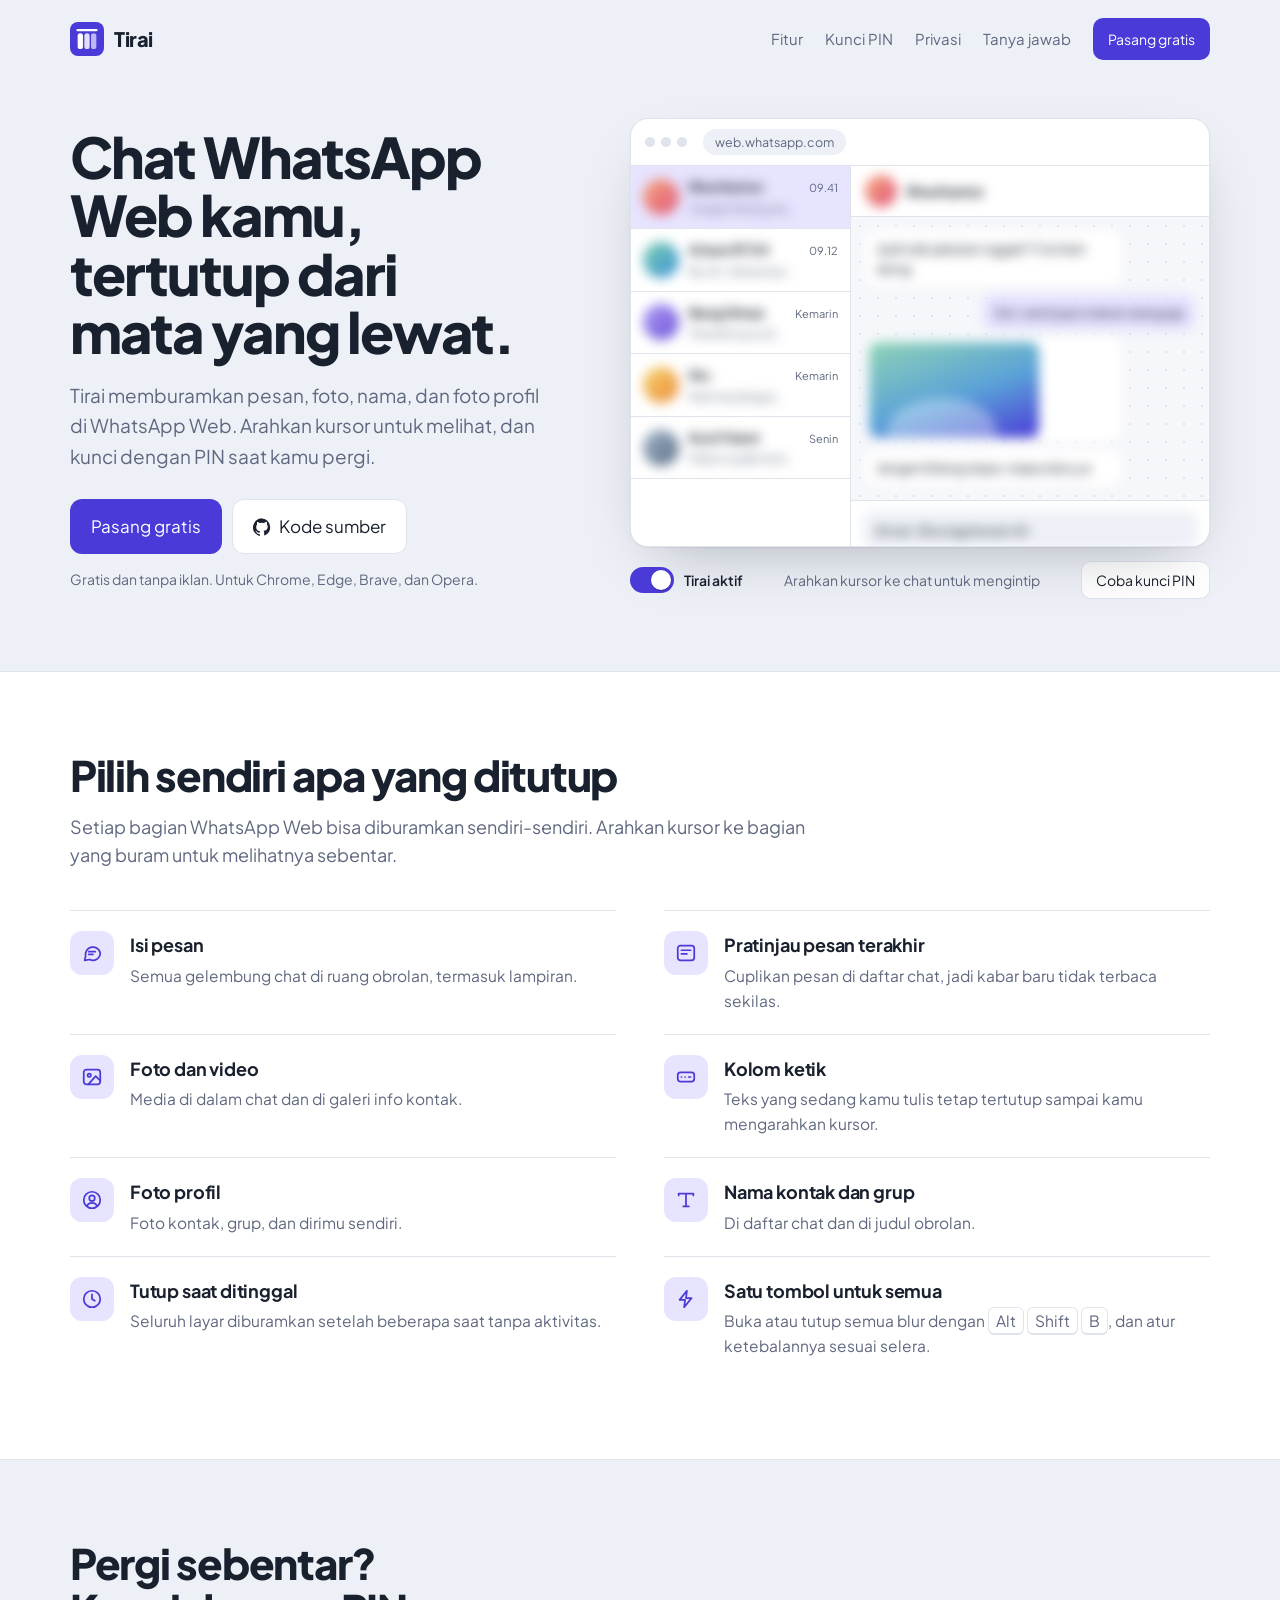
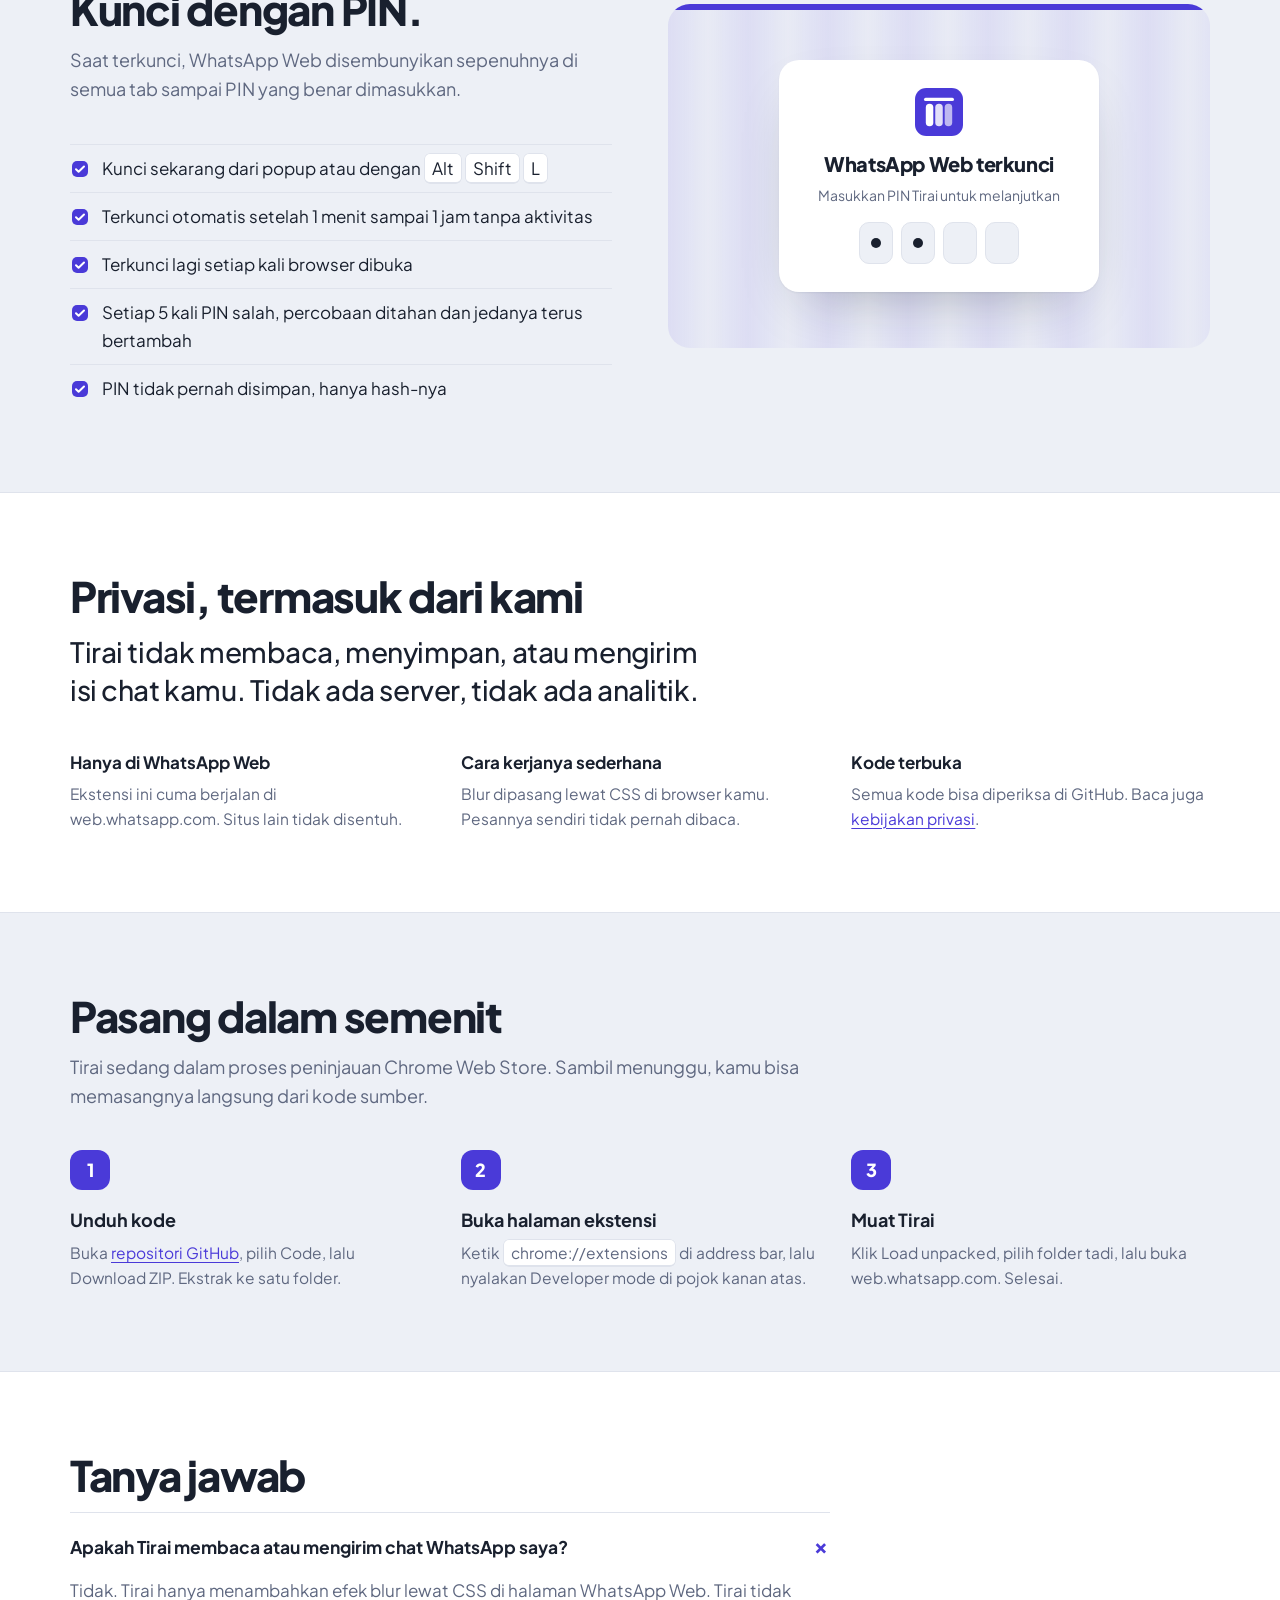
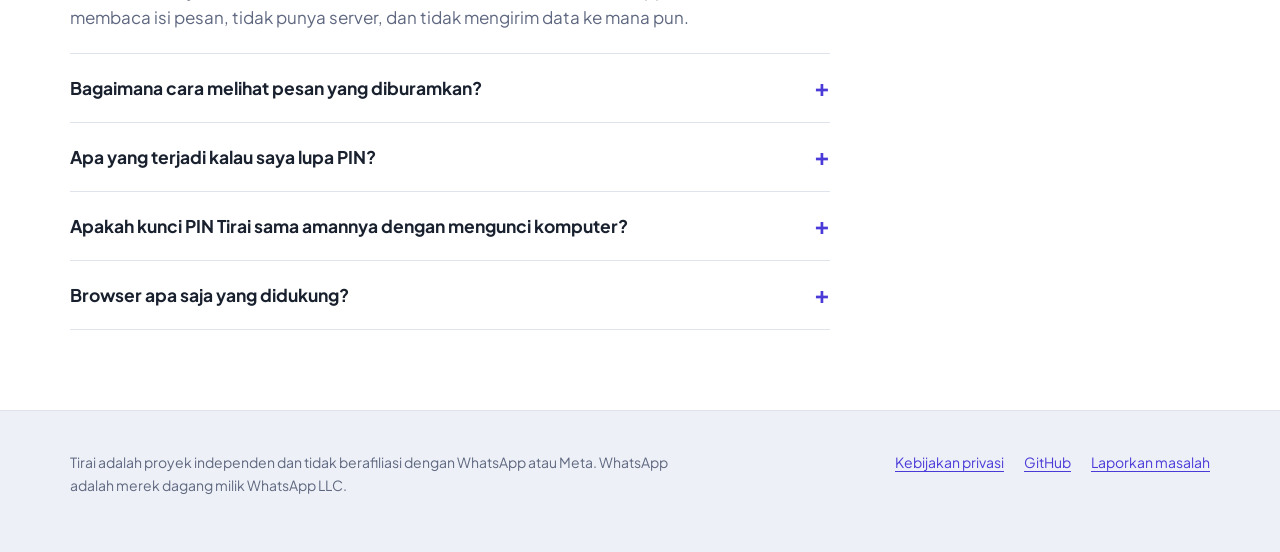
==== docs/index.html @ 5a01ec67 "Tirai: privacy extension for WhatsApp Web - Blur messages, previews, input, media, gallery, avatars " ====
<!doctype html>
<html lang="id">
<head>
  <meta charset="utf-8" />
  <meta name="viewport" content="width=device-width, initial-scale=1" />
  <title>Tirai: Blur dan Kunci PIN untuk WhatsApp Web | Ekstensi Privasi Chrome</title>
  <meta name="description" content="Tirai menyamarkan chat, foto, nama, dan foto profil di WhatsApp Web, lalu menguncinya dengan PIN saat kamu pergi. Gratis, tanpa iklan, tanpa mengirim data." />
  <meta name="keywords" content="privasi WhatsApp Web, blur WhatsApp Web, kunci WhatsApp Web, sembunyikan chat WhatsApp Web, PIN WhatsApp Web, ekstensi Chrome WhatsApp, privacy WhatsApp Web" />
  <meta name="robots" content="index, follow, max-image-preview:large" />
  <meta name="author" content="Tirai" />
  <meta name="theme-color" content="#4a3ad8" />
  <link rel="canonical" href="https://yudadwiptr.github.io/privacywaweb/" />
  <link rel="alternate" hreflang="id" href="https://yudadwiptr.github.io/privacywaweb/" />
  <link rel="alternate" hreflang="x-default" href="https://yudadwiptr.github.io/privacywaweb/" />

  <!-- Icons -->
  <link rel="icon" href="favicon.ico" sizes="48x48" />
  <link rel="icon" href="favicon.svg" type="image/svg+xml" />
  <link rel="apple-touch-icon" href="apple-touch-icon.png" />
  <link rel="manifest" href="site.webmanifest" />

  <!-- Open Graph / social preview -->
  <meta property="og:type" content="website" />
  <meta property="og:locale" content="id_ID" />
  <meta property="og:site_name" content="Tirai" />
  <meta property="og:title" content="Tirai: Blur dan Kunci PIN untuk WhatsApp Web" />
  <meta property="og:description" content="Samarkan chat WhatsApp Web dari orang yang lewat. Arahkan kursor untuk melihat, kunci dengan PIN saat kamu pergi." />
  <meta property="og:url" content="https://yudadwiptr.github.io/privacywaweb/" />
  <meta property="og:image" content="https://yudadwiptr.github.io/privacywaweb/og-image.png" />
  <meta property="og:image:width" content="1200" />
  <meta property="og:image:height" content="630" />
  <meta property="og:image:alt" content="Jendela WhatsApp Web dengan chat yang diburamkan oleh Tirai" />
  <meta name="twitter:card" content="summary_large_image" />
  <meta name="twitter:title" content="Tirai: Blur dan Kunci PIN untuk WhatsApp Web" />
  <meta name="twitter:description" content="Samarkan chat WhatsApp Web dari orang yang lewat. Arahkan kursor untuk melihat, kunci dengan PIN saat kamu pergi." />
  <meta name="twitter:image" content="https://yudadwiptr.github.io/privacywaweb/og-image.png" />

  <link rel="preload" href="fonts/PlusJakartaSans.ttf" as="font" type="font/ttf" crossorigin />
  <link rel="stylesheet" href="site.css" />

  <script type="application/ld+json">
  {
    "@context": "https://schema.org",
    "@graph": [
      {
        "@type": "SoftwareApplication",
        "name": "Tirai",
        "alternateName": "Tirai: Privasi untuk WhatsApp Web",
        "description": "Ekstensi browser yang menyamarkan chat, media, nama, dan foto profil di WhatsApp Web, serta mengunci WhatsApp Web dengan PIN.",
        "applicationCategory": "BrowserApplication",
        "applicationSubCategory": "Privacy",
        "operatingSystem": "Google Chrome, Microsoft Edge, Brave, Opera, Firefox",
        "inLanguage": "id",
        "url": "https://yudadwiptr.github.io/privacywaweb/",
        "image": "https://yudadwiptr.github.io/privacywaweb/icon-512.png",
        "softwareVersion": "1.0.0",
        "offers": { "@type": "Offer", "price": "0", "priceCurrency": "IDR" },
        "codeRepository": "https://github.com/yudadwiptr/privacywaweb"
      },
      {
        "@type": "FAQPage",
        "mainEntity": [
          {
            "@type": "Question",
            "name": "Apakah Tirai membaca atau mengirim chat WhatsApp saya?",
            "acceptedAnswer": { "@type": "Answer", "text": "Tidak. Tirai hanya menambahkan efek blur lewat CSS di halaman WhatsApp Web. Tirai tidak membaca isi pesan, tidak punya server, dan tidak mengirim data ke mana pun." }
          },
          {
            "@type": "Question",
            "name": "Bagaimana cara melihat pesan yang diburamkan?",
            "acceptedAnswer": { "@type": "Answer", "text": "Arahkan kursor ke pesan, foto, atau nama yang diburamkan. Kamu juga bisa membuka atau menutup semua blur dengan Alt+Shift+B." }
          },
          {
            "@type": "Question",
            "name": "Apa yang terjadi kalau saya lupa PIN?",
            "acceptedAnswer": { "@type": "Answer", "text": "PIN tidak disimpan dalam bentuk asli, jadi tidak bisa dipulihkan. Hapus lalu pasang ulang ekstensi Tirai untuk mengatur PIN baru. Akun WhatsApp kamu tidak terpengaruh." }
          },
          {
            "@type": "Question",
            "name": "Apakah kunci PIN Tirai sama amannya dengan mengunci komputer?",
            "acceptedAnswer": { "@type": "Answer", "text": "Belum. Kunci PIN mencegah orang lain melihat WhatsApp Web saat kamu pergi sebentar, tapi orang yang paham bisa mematikan ekstensi lewat pengaturan browser. Untuk perlindungan penuh, kunci juga komputer kamu." }
          },
          {
            "@type": "Question",
            "name": "Browser apa saja yang didukung?",
            "acceptedAnswer": { "@type": "Answer", "text": "Google Chrome, Microsoft Edge, Brave, Opera, dan browser berbasis Chromium lainnya. Versi Firefox sedang disiapkan." }
          }
        ]
      }
    ]
  }
  </script>
</head>
<body>
  <a class="skip" href="#isi">Lewati ke konten</a>

  <header class="site-head">
    <div class="wrap">
      <a class="logo" href="./" aria-label="Tirai, beranda">
        <svg viewBox="0 0 32 32" aria-hidden="true">
          <rect width="32" height="32" rx="7.5" fill="var(--velvet)" />
          <rect x="6" y="6.5" width="20" height="2.2" rx="1.1" fill="#fff" />
          <rect x="7.2" y="10.5" width="5" height="15" rx="2.5" fill="#fff" />
          <rect x="13.5" y="10.5" width="5" height="15" rx="2.5" fill="#fff" fill-opacity=".84" />
          <rect x="19.8" y="10.5" width="5" height="15" rx="2.5" fill="#fff" fill-opacity=".64" />
        </svg>
        Tirai
      </a>
      <nav class="nav" aria-label="Utama">
        <a href="#fitur">Fitur</a>
        <a href="#kunci">Kunci PIN</a>
        <a href="#privasi">Privasi</a>
        <a href="#tanya">Tanya jawab</a>
        <a class="btn primary small" href="#pasang">Pasang gratis</a>
      </nav>
    </div>
  </header>

  <main id="isi">
    <section class="hero">
      <div class="wrap">
        <div>
          <h1>Chat WhatsApp Web kamu, tertutup dari mata yang lewat.</h1>
          <p class="lede">Tirai memburamkan pesan, foto, nama, dan foto profil di WhatsApp Web. Arahkan kursor untuk melihat, dan kunci dengan PIN saat kamu pergi.</p>
          <div class="ctas">
            <a class="btn primary" href="#pasang">Pasang gratis</a>
            <a class="btn quiet" href="https://github.com/yudadwiptr/privacywaweb" rel="noopener">
              <svg viewBox="0 0 24 24" fill="currentColor" aria-hidden="true"><path d="M12 .5a12 12 0 0 0-3.8 23.4c.6.1.8-.3.8-.6v-2c-3.3.7-4-1.6-4-1.6-.6-1.4-1.4-1.8-1.4-1.8-1.1-.7.1-.7.1-.7 1.2.1 1.8 1.2 1.8 1.2 1.1 1.8 2.8 1.3 3.5 1 .1-.8.4-1.3.8-1.6-2.7-.3-5.5-1.3-5.5-6 0-1.3.5-2.4 1.2-3.2-.1-.3-.5-1.5.1-3.2 0 0 1-.3 3.3 1.2a11.5 11.5 0 0 1 6 0C17.3 4.7 18.3 5 18.3 5c.7 1.7.3 2.9.1 3.2.8.8 1.2 1.9 1.2 3.2 0 4.6-2.8 5.6-5.5 5.9.4.4.8 1.1.8 2.2v3.3c0 .3.2.7.8.6A12 12 0 0 0 12 .5Z"/></svg>
              Kode sumber
            </a>
          </div>
          <p class="note">Gratis dan tanpa iklan. Untuk Chrome, Edge, Brave, dan Opera.</p>
        </div>

        <div class="demo" id="demo">
          <div class="frame">
            <div class="frame-bar" aria-hidden="true"><i></i><i></i><i></i><span>web.whatsapp.com</span></div>
            <div class="app" aria-label="Contoh WhatsApp Web dengan Tirai aktif">
              <aside class="chats">
                <div class="chat-row active"><span class="av a1 blurable"></span><span class="who"><b class="blurable">Rina Kantor</b><small class="blurable">Jangan bilang siapa-siapa dulu ya</small></span><span class="time">09.41</span></div>
                <div class="chat-row"><span class="av a2 blurable"></span><span class="who"><b class="blurable">Arisan RT 04</b><small class="blurable">Bu Sri: Giliran bulan depan siapa?</small></span><span class="time">09.12</span></div>
                <div class="chat-row"><span class="av a3 blurable"></span><span class="who"><b class="blurable">Bang Dimas</b><small class="blurable">Transfernya udah masuk, makasih</small></span><span class="time">Kemarin</span></div>
                <div class="chat-row"><span class="av a4 blurable"></span><span class="who"><b class="blurable">Ibu</b><small class="blurable">Nanti pulang jam berapa?</small></span><span class="time">Kemarin</span></div>
                <div class="chat-row"><span class="av a5 blurable"></span><span class="who"><b class="blurable">Kurir Paket</b><small class="blurable">Paket sudah di depan pagar</small></span><span class="time">Senin</span></div>
              </aside>
              <div class="room">
                <div class="room-head"><span class="av a1 blurable"></span><b class="blurable">Rina Kantor</b></div>
                <div class="msgs">
                  <div class="msg blurable">Jadi naik jabatan nggak? Ceritain dong</div>
                  <div class="msg out blurable">Sst, nanti pas makan siang aja</div>
                  <div class="msg photo blurable"><div class="photo-art"></div></div>
                  <div class="msg blurable">Jangan bilang siapa-siapa dulu ya</div>
                </div>
                <div class="composer"><span class="typing blurable">Aman. Bos lagi lewat nih</span></div>
              </div>
            </div>
            <div class="sweep" aria-hidden="true"></div>
            <div class="lockscreen" aria-hidden="true" id="demoLock">
              <div class="card">
                <svg viewBox="0 0 32 32" aria-hidden="true"><rect width="32" height="32" rx="7.5" fill="var(--velvet)" /><rect x="6" y="6.5" width="20" height="2.2" rx="1.1" fill="#fff" /><rect x="7.2" y="10.5" width="5" height="15" rx="2.5" fill="#fff" /><rect x="13.5" y="10.5" width="5" height="15" rx="2.5" fill="#fff" fill-opacity=".84" /><rect x="19.8" y="10.5" width="5" height="15" rx="2.5" fill="#fff" fill-opacity=".64" /></svg>
                <h3>WhatsApp Web terkunci</h3>
                <p>Masukkan PIN Tirai untuk melanjutkan</p>
                <div class="slots" id="demoSlots"><span></span><span></span><span></span><span></span>
                  <input id="demoPin" type="password" inputmode="numeric" maxlength="4" autocomplete="off" aria-label="PIN demo" tabindex="-1" />
                </div>
                <p class="hint">PIN contoh: 1234</p>
              </div>
            </div>
          </div>
          <div class="controls">
            <label class="toggle"><input type="checkbox" id="demoToggle" checked /><span class="track"></span> Tirai aktif</label>
            <span>Arahkan kursor ke chat untuk mengintip</span>
            <button class="btn quiet small" type="button" id="demoLockBtn">Coba kunci PIN</button>
          </div>
        </div>
      </div>
    </section>

    <section class="band paper" id="fitur">
      <div class="wrap">
        <h2>Pilih sendiri apa yang ditutup</h2>
        <p class="intro">Setiap bagian WhatsApp Web bisa diburamkan sendiri-sendiri. Arahkan kursor ke bagian yang buram untuk melihatnya sebentar.</p>
        <ul class="features">
          <li><span class="ico"><svg viewBox="0 0 24 24" fill="none" stroke="currentColor" stroke-width="1.9" stroke-linecap="round" stroke-linejoin="round"><path d="M21 12a8 8 0 0 1-11.6 7.1L4 20l1-4.6A8 8 0 1 1 21 12Z"/><path d="M8.5 10.5h7M8.5 13.5h4.5"/></svg></span>
            <div><h3>Isi pesan</h3><p>Semua gelembung chat di ruang obrolan, termasuk lampiran.</p></div></li>
          <li><span class="ico"><svg viewBox="0 0 24 24" fill="none" stroke="currentColor" stroke-width="1.9" stroke-linecap="round" stroke-linejoin="round"><rect x="3" y="4" width="18" height="16" rx="3"/><path d="M7 9h10M7 13h6"/></svg></span>
            <div><h3>Pratinjau pesan terakhir</h3><p>Cuplikan pesan di daftar chat, jadi kabar baru tidak terbaca sekilas.</p></div></li>
          <li><span class="ico"><svg viewBox="0 0 24 24" fill="none" stroke="currentColor" stroke-width="1.9" stroke-linecap="round" stroke-linejoin="round"><rect x="3" y="4" width="18" height="16" rx="3"/><circle cx="9" cy="10" r="1.8"/><path d="m21 16-5-5-8 9"/></svg></span>
            <div><h3>Foto dan video</h3><p>Media di dalam chat dan di galeri info kontak.</p></div></li>
          <li><span class="ico"><svg viewBox="0 0 24 24" fill="none" stroke="currentColor" stroke-width="1.9" stroke-linecap="round" stroke-linejoin="round"><rect x="3" y="7" width="18" height="10" rx="3"/><path d="M7 12h.01M11 12h.01M15 12h2"/></svg></span>
            <div><h3>Kolom ketik</h3><p>Teks yang sedang kamu tulis tetap tertutup sampai kamu mengarahkan kursor.</p></div></li>
          <li><span class="ico"><svg viewBox="0 0 24 24" fill="none" stroke="currentColor" stroke-width="1.9" stroke-linecap="round" stroke-linejoin="round"><circle cx="12" cy="12" r="9"/><circle cx="12" cy="10" r="3"/><path d="M6.5 18.2a6.5 6.5 0 0 1 11 0"/></svg></span>
            <div><h3>Foto profil</h3><p>Foto kontak, grup, dan dirimu sendiri.</p></div></li>
          <li><span class="ico"><svg viewBox="0 0 24 24" fill="none" stroke="currentColor" stroke-width="1.9" stroke-linecap="round" stroke-linejoin="round"><path d="M4 7V5h16v2M12 5v14M9 19h6"/></svg></span>
            <div><h3>Nama kontak dan grup</h3><p>Di daftar chat dan di judul obrolan.</p></div></li>
          <li><span class="ico"><svg viewBox="0 0 24 24" fill="none" stroke="currentColor" stroke-width="1.9" stroke-linecap="round" stroke-linejoin="round"><circle cx="12" cy="12" r="9"/><path d="M12 7v5l3 2"/></svg></span>
            <div><h3>Tutup saat ditinggal</h3><p>Seluruh layar diburamkan setelah beberapa saat tanpa aktivitas.</p></div></li>
          <li><span class="ico"><svg viewBox="0 0 24 24" fill="none" stroke="currentColor" stroke-width="1.9" stroke-linecap="round" stroke-linejoin="round"><path d="M13 3 5 13h6l-1 8 8-10h-6l1-8Z"/></svg></span>
            <div><h3>Satu tombol untuk semua</h3><p>Buka atau tutup semua blur dengan <kbd>Alt</kbd> <kbd>Shift</kbd> <kbd>B</kbd>, dan atur ketebalannya sesuai selera.</p></div></li>
        </ul>
      </div>
    </section>

    <section class="band" id="kunci">
      <div class="wrap split">
        <div>
          <h2>Pergi sebentar? Kunci dengan PIN.</h2>
          <p class="intro">Saat terkunci, WhatsApp Web disembunyikan sepenuhnya di semua tab sampai PIN yang benar dimasukkan.</p>
          <ul class="ticks">
            <li>Kunci sekarang dari popup atau dengan <kbd>Alt</kbd> <kbd>Shift</kbd> <kbd>L</kbd></li>
            <li>Terkunci otomatis setelah 1 menit sampai 1 jam tanpa aktivitas</li>
            <li>Terkunci lagi setiap kali browser dibuka</li>
            <li>Setiap 5 kali PIN salah, percobaan ditahan dan jedanya terus bertambah</li>
            <li>PIN tidak pernah disimpan, hanya hash-nya</li>
          </ul>
        </div>
        <div class="lock-figure" aria-hidden="true">
          <div class="card">
            <svg viewBox="0 0 32 32"><rect width="32" height="32" rx="7.5" fill="var(--velvet)" /><rect x="6" y="6.5" width="20" height="2.2" rx="1.1" fill="#fff" /><rect x="7.2" y="10.5" width="5" height="15" rx="2.5" fill="#fff" /><rect x="13.5" y="10.5" width="5" height="15" rx="2.5" fill="#fff" fill-opacity=".84" /><rect x="19.8" y="10.5" width="5" height="15" rx="2.5" fill="#fff" fill-opacity=".64" /></svg>
            <h3>WhatsApp Web terkunci</h3>
            <p>Masukkan PIN Tirai untuk melanjutkan</p>
            <div class="slots"><span></span><span></span><span></span><span></span></div>
          </div>
        </div>
      </div>
    </section>

    <section class="band paper" id="privasi">
      <div class="wrap">
        <h2>Privasi, termasuk dari kami</h2>
        <p class="promise">Tirai tidak membaca, menyimpan, atau mengirim isi chat kamu. Tidak ada server, tidak ada analitik.</p>
        <div class="facts">
          <div><h3>Hanya di WhatsApp Web</h3><p>Ekstensi ini cuma berjalan di web.whatsapp.com. Situs lain tidak disentuh.</p></div>
          <div><h3>Cara kerjanya sederhana</h3><p>Blur dipasang lewat CSS di browser kamu. Pesannya sendiri tidak pernah dibaca.</p></div>
          <div><h3>Kode terbuka</h3><p>Semua kode bisa diperiksa di GitHub. Baca juga <a href="privacy.html">kebijakan privasi</a>.</p></div>
        </div>
      </div>
    </section>

    <section class="band" id="pasang">
      <div class="wrap">
        <h2>Pasang dalam semenit</h2>
        <p class="intro">Tirai sedang dalam proses peninjauan Chrome Web Store. Sambil menunggu, kamu bisa memasangnya langsung dari kode sumber.</p>
        <ol class="steps">
          <li><h3>Unduh kode</h3><p>Buka <a href="https://github.com/yudadwiptr/privacywaweb" rel="noopener">repositori GitHub</a>, pilih Code, lalu Download ZIP. Ekstrak ke satu folder.</p></li>
          <li><h3>Buka halaman ekstensi</h3><p>Ketik <kbd>chrome://extensions</kbd> di address bar, lalu nyalakan Developer mode di pojok kanan atas.</p></li>
          <li><h3>Muat Tirai</h3><p>Klik Load unpacked, pilih folder tadi, lalu buka web.whatsapp.com. Selesai.</p></li>
        </ol>
      </div>
    </section>

    <section class="band paper" id="tanya">
      <div class="wrap">
        <h2>Tanya jawab</h2>
        <div class="faq">
          <details open>
            <summary>Apakah Tirai membaca atau mengirim chat WhatsApp saya?</summary>
            <p>Tidak. Tirai hanya menambahkan efek blur lewat CSS di halaman WhatsApp Web. Tirai tidak membaca isi pesan, tidak punya server, dan tidak mengirim data ke mana pun.</p>
          </details>
          <details>
            <summary>Bagaimana cara melihat pesan yang diburamkan?</summary>
            <p>Arahkan kursor ke pesan, foto, atau nama yang diburamkan. Kamu juga bisa membuka atau menutup semua blur dengan Alt+Shift+B.</p>
          </details>
          <details>
            <summary>Apa yang terjadi kalau saya lupa PIN?</summary>
            <p>PIN tidak disimpan dalam bentuk asli, jadi tidak bisa dipulihkan. Hapus lalu pasang ulang ekstensi Tirai untuk mengatur PIN baru. Akun WhatsApp kamu tidak terpengaruh.</p>
          </details>
          <details>
            <summary>Apakah kunci PIN Tirai sama amannya dengan mengunci komputer?</summary>
            <p>Belum. Kunci PIN mencegah orang lain melihat WhatsApp Web saat kamu pergi sebentar, tapi orang yang paham bisa mematikan ekstensi lewat pengaturan browser. Untuk perlindungan penuh, kunci juga komputer kamu.</p>
          </details>
          <details>
            <summary>Browser apa saja yang didukung?</summary>
            <p>Google Chrome, Microsoft Edge, Brave, Opera, dan browser berbasis Chromium lainnya. Versi Firefox sedang disiapkan.</p>
          </details>
        </div>
      </div>
    </section>
  </main>

  <footer class="site-foot">
    <div class="wrap">
      <p>Tirai adalah proyek independen dan tidak berafiliasi dengan WhatsApp atau Meta. WhatsApp adalah merek dagang milik WhatsApp LLC.</p>
      <nav aria-label="Tautan kaki">
        <a href="privacy.html">Kebijakan privasi</a>
        <a href="https://github.com/yudadwiptr/privacywaweb" rel="noopener">GitHub</a>
        <a href="https://github.com/yudadwiptr/privacywaweb/issues" rel="noopener">Laporkan masalah</a>
      </nav>
    </div>
  </footer>

  <script src="site.js" defer></script>
</body>
</html>
---- docs/site.css ----
@font-face {
  font-family: "Plus Jakarta Sans";
  src: url("fonts/PlusJakartaSans.ttf") format("truetype");
  font-weight: 200 800;
  font-display: swap;
}

:root {
  --mist: #edf0f6;
  --paper: #ffffff;
  --ink: #19202e;
  --slate: #5f6880;
  --hair: #dfe3ec;
  --velvet: #4a3ad8;
  --velvet-deep: #3a2cb8;
  --velvet-soft: #e7e4ff;
  --velvet-ink: #ffffff;
  --danger: #c2334d;
  --win: #f6f7fb;
  --bubble-in: #ffffff;
  --bubble-out: #e3e0ff;
  --fold-a: rgba(74, 58, 216, 0.10);
  --fold-b: rgba(74, 58, 216, 0.03);
  --shadow: 0 1px 2px rgba(25, 32, 46, 0.06), 0 24px 60px -28px rgba(25, 32, 46, 0.35);
  color-scheme: light;
}

@media (prefers-color-scheme: dark) {
  :root:not([data-theme="light"]) {
    --mist: #11131a; --paper: #1a1d27; --ink: #e9ebf3; --slate: #9aa2b8; --hair: #2a2e3b;
    --velvet: #9b8fff; --velvet-deep: #b3aaff; --velvet-soft: #2a2550; --velvet-ink: #15122e; --danger: #ff7a8f;
    --win: #20232f; --bubble-in: #2b3040; --bubble-out: #3a3470;
    --fold-a: rgba(155, 143, 255, 0.08); --fold-b: rgba(155, 143, 255, 0.02);
    --shadow: 0 1px 2px rgba(0, 0, 0, 0.3), 0 24px 60px -24px rgba(0, 0, 0, 0.7);
    color-scheme: dark;
  }
}
:root[data-theme="dark"] {
  --mist: #11131a; --paper: #1a1d27; --ink: #e9ebf3; --slate: #9aa2b8; --hair: #2a2e3b;
  --velvet: #9b8fff; --velvet-deep: #b3aaff; --velvet-soft: #2a2550; --velvet-ink: #15122e; --danger: #ff7a8f;
  --win: #20232f; --bubble-in: #2b3040; --bubble-out: #3a3470;
  --fold-a: rgba(155, 143, 255, 0.08); --fold-b: rgba(155, 143, 255, 0.02);
  --shadow: 0 1px 2px rgba(0, 0, 0, 0.3), 0 24px 60px -24px rgba(0, 0, 0, 0.7);
  color-scheme: dark;
}

* { box-sizing: border-box; }
html { scroll-behavior: smooth; }
body {
  margin: 0;
  background: var(--mist);
  color: var(--ink);
  font: 400 17px/1.6 "Plus Jakarta Sans", system-ui, -apple-system, "Segoe UI", sans-serif;
  -webkit-font-smoothing: antialiased;
}
img, svg { display: block; max-width: 100%; }
a { color: var(--velvet); text-underline-offset: 3px; }
:focus-visible { outline: 2px solid var(--velvet); outline-offset: 3px; border-radius: 6px; }

.wrap { width: min(1140px, 100% - 32px); margin-inline: auto; }
.skip { position: absolute; left: -999px; }
.skip:focus { left: 16px; top: 12px; z-index: 10; background: var(--paper); padding: 8px 12px; }

/* Header */
.site-head { padding: 18px 0; }
.site-head .wrap { display: flex; align-items: center; justify-content: space-between; gap: 16px; }
.logo { display: flex; align-items: center; gap: 10px; color: var(--ink); text-decoration: none; font-weight: 800; font-size: 20px; letter-spacing: -0.02em; }
.logo svg { width: 34px; height: 34px; }
.nav { display: flex; align-items: center; gap: 22px; font-size: 15px; }
.nav a { color: var(--slate); text-decoration: none; }
.nav a:hover { color: var(--ink); }
@media (max-width: 760px) { .nav a:not(.btn) { display: none; } }

.btn {
  display: inline-flex; align-items: center; justify-content: center; gap: 8px;
  font: 700 15px/1 inherit; font-family: inherit; text-decoration: none; cursor: pointer;
  padding: 13px 20px; border-radius: 12px; border: 1.5px solid transparent;
}
.btn.primary { background: var(--velvet); color: var(--velvet-ink); }
.btn.primary:hover { background: var(--velvet-deep); }
.btn.quiet { border-color: var(--hair); color: var(--ink); background: var(--paper); }
.btn.quiet:hover { border-color: var(--velvet); }
.btn.small { padding: 9px 14px; font-size: 14px; border-radius: 10px; }
.btn svg { width: 18px; height: 18px; }

/* Hero */
.hero { padding: 40px 0 72px; }
.hero .wrap { display: grid; grid-template-columns: minmax(0, 1fr) minmax(0, 1.15fr); gap: 56px; align-items: center; }
.hero h1 {
  margin: 0 0 20px; font-size: clamp(38px, 4.4vw, 56px); line-height: 1.04; font-weight: 800; letter-spacing: -0.035em;
  text-wrap: balance;
}
.hero .lede { margin: 0 0 28px; font-size: 19px; color: var(--slate); max-width: 34ch; }
.hero .ctas { display: flex; flex-wrap: wrap; gap: 10px; }
.hero .note { margin: 14px 0 0; font-size: 14px; color: var(--slate); }
@media (max-width: 920px) {
  .hero .wrap { grid-template-columns: 1fr; gap: 36px; }
  .hero .lede { max-width: 46ch; }
}

/* Demo: a pretend WhatsApp Web window */
.demo { position: relative; }
.frame {
  position: relative; overflow: hidden;
  background: var(--paper); border-radius: 18px; box-shadow: var(--shadow);
  border: 1px solid var(--hair);
}
.frame-bar { display: flex; align-items: center; gap: 6px; padding: 10px 14px; border-bottom: 1px solid var(--hair); font-size: 12.5px; color: var(--slate); }
.frame-bar i { width: 10px; height: 10px; border-radius: 50%; background: var(--hair); }
.frame-bar span { margin-left: 10px; padding: 3px 12px; border-radius: 999px; background: var(--mist); }
.app { display: grid; grid-template-columns: 38% 1fr; height: 380px; background: var(--win); }
.chats { border-right: 1px solid var(--hair); background: var(--paper); overflow: hidden; }
.chat-row { display: grid; grid-template-columns: 36px 1fr auto; gap: 10px; align-items: center; padding: 10px 12px; border-bottom: 1px solid var(--hair); }
.chat-row.active { background: var(--velvet-soft); }
.av { width: 36px; height: 36px; border-radius: 50%; }
.av.a1 { background: linear-gradient(135deg, #f6a57b, #e0567b); }
.av.a2 { background: linear-gradient(135deg, #7bd0b0, #3c8fd8); }
.av.a3 { background: linear-gradient(135deg, #b39cf5, #6a52d8); }
.av.a4 { background: linear-gradient(135deg, #f5d36b, #ec8b3c); }
.av.a5 { background: linear-gradient(135deg, #9fb3c8, #5c6f86); }
.who { min-width: 0; }
.who b { display: block; font-size: 13.5px; font-weight: 700; white-space: nowrap; overflow: hidden; text-overflow: ellipsis; }
.who small { display: block; font-size: 12.5px; color: var(--slate); white-space: nowrap; overflow: hidden; text-overflow: ellipsis; }
.time { font-size: 11px; color: var(--slate); align-self: start; padding-top: 3px; }

.room { display: grid; grid-template-rows: auto 1fr auto; min-width: 0; }
.room-head { display: flex; align-items: center; gap: 10px; padding: 9px 14px; background: var(--paper); border-bottom: 1px solid var(--hair); }
.room-head .av { width: 32px; height: 32px; }
.room-head b { font-size: 14px; }
.msgs { display: flex; flex-direction: column; gap: 8px; padding: 14px; overflow: hidden;
  background-image: radial-gradient(var(--hair) 1px, transparent 1px); background-size: 18px 18px; }
.msg { max-width: 78%; padding: 8px 11px; border-radius: 12px; font-size: 14px; line-height: 1.4; background: var(--bubble-in); box-shadow: 0 1px 1px rgba(0,0,0,.05); }
.msg.out { align-self: flex-end; background: var(--bubble-out); }
.msg.photo { padding: 4px; }
.photo-art { width: 170px; height: 96px; border-radius: 9px; background: linear-gradient(160deg, #8fd3b5 0%, #5aa2d8 55%, #4a3ad8 100%); position: relative; overflow: hidden; }
.photo-art::after { content: ""; position: absolute; left: 18px; bottom: -30px; width: 110px; height: 70px; border-radius: 50%; background: rgba(255,255,255,.35); }
.composer { display: flex; align-items: center; gap: 8px; padding: 10px 12px; background: var(--paper); border-top: 1px solid var(--hair); }
.typing { flex: 1; padding: 8px 12px; border-radius: 10px; background: var(--mist); font-size: 14px; }

/* the blur itself, mirroring what the extension does */
.blurable { transition: filter .25s ease; }
.demo.on .blurable { filter: blur(6px); }
.demo.on .blurable:hover { filter: none; }

/* curtain sweep when the demo turns on */
.sweep {
  position: absolute; inset: 0; pointer-events: none; z-index: 2;
  background: repeating-linear-gradient(90deg, var(--fold-a) 0, rgba(74,58,216,.18) 20px, var(--fold-a) 40px);
  transform: translateY(-101%);
}
.demo.sweeping .sweep { animation: sweep 1s cubic-bezier(.65,0,.25,1) forwards; }
@keyframes sweep { 0% { transform: translateY(-101%); } 50% { transform: translateY(0); } 100% { transform: translateY(101%); } }

/* lock screen inside the demo */
.lockscreen {
  position: absolute; inset: 0; z-index: 3; display: grid; place-items: center; text-align: center;
  background: repeating-linear-gradient(90deg, var(--fold-a) 0, var(--fold-b) 40px, var(--fold-a) 80px), var(--mist);
  transform: translateY(-101%); transition: transform .6s cubic-bezier(.65,0,.25,1);
}
.lockscreen::before { content: ""; position: absolute; top: 0; left: 0; right: 0; height: 5px; background: var(--velvet); }
.demo.locked .lockscreen { transform: translateY(0); }
.lockscreen .card { background: var(--paper); padding: 24px 26px 20px; border-radius: 18px; box-shadow: var(--shadow); width: min(300px, 90%); }
.lockscreen svg { width: 42px; height: 42px; margin: 0 auto 10px; }
.lockscreen h3 { margin: 0; font-size: 18px; font-weight: 800; letter-spacing: -0.02em; }
.lockscreen p { margin: 4px 0 14px; font-size: 13px; color: var(--slate); }
.slots { position: relative; display: flex; justify-content: center; gap: 8px; }
.slots span { width: 34px; height: 42px; border-radius: 10px; border: 1.5px solid var(--hair); background: var(--mist); display: grid; place-items: center; }
.slots span.filled::after { content: ""; width: 10px; height: 10px; border-radius: 50%; background: var(--ink); }
.slots input { position: absolute; inset: 0; opacity: 0; width: 100%; font-size: 16px; }
.slots.shake { animation: shake .38s; }
.slots.shake span { border-color: var(--danger); }
@keyframes shake { 20%{transform:translateX(-8px)} 40%{transform:translateX(7px)} 60%{transform:translateX(-5px)} 80%{transform:translateX(3px)} }
.lockscreen .hint { margin: 12px 0 0; font-size: 12px; }

.controls { display: flex; flex-wrap: wrap; align-items: center; justify-content: space-between; gap: 12px; margin-top: 14px; font-size: 14px; color: var(--slate); }
.toggle { display: inline-flex; align-items: center; gap: 10px; cursor: pointer; color: var(--ink); font-weight: 600; }
.toggle input { position: absolute; opacity: 0; }
.toggle .track { width: 44px; height: 26px; border-radius: 13px; background: var(--hair); position: relative; transition: background .2s; }
.toggle .track::after { content: ""; position: absolute; top: 3px; left: 3px; width: 20px; height: 20px; border-radius: 50%; background: #fff; box-shadow: 0 1px 2px rgba(0,0,0,.25); transition: transform .2s; }
.toggle input:checked + .track { background: var(--velvet); }
.toggle input:checked + .track::after { transform: translateX(18px); }
.toggle input:focus-visible + .track { outline: 2px solid var(--velvet); outline-offset: 2px; }

@media (max-width: 600px) {
  .app { grid-template-columns: 1fr; height: 360px; }
  .chats { display: none; }
  .photo-art { width: 140px; }
}

/* Sections */
section { scroll-margin-top: 20px; }
.band { padding: 80px 0; border-top: 1px solid var(--hair); }
.band.paper { background: var(--paper); }
.band h2 { margin: 0 0 14px; font-size: clamp(30px, 3.6vw, 42px); line-height: 1.1; font-weight: 800; letter-spacing: -0.03em; text-wrap: balance; }
.band .intro { margin: 0 0 40px; color: var(--slate); font-size: 18px; max-width: 58ch; }

.features { list-style: none; margin: 0; padding: 0; display: grid; grid-template-columns: repeat(2, minmax(0, 1fr)); column-gap: 48px; }
.features li { display: grid; grid-template-columns: 44px 1fr; gap: 16px; padding: 20px 0; border-top: 1px solid var(--hair); }
.features .ico { width: 44px; height: 44px; border-radius: 12px; display: grid; place-items: center; background: var(--velvet-soft); color: var(--velvet); }
.features .ico svg { width: 22px; height: 22px; }
.features h3 { margin: 0 0 4px; font-size: 18px; font-weight: 700; letter-spacing: -0.01em; }
.features p { margin: 0; color: var(--slate); font-size: 15.5px; }
@media (max-width: 760px) { .features { grid-template-columns: 1fr; } }

.split { display: grid; grid-template-columns: minmax(0, 1fr) minmax(0, 1fr); gap: 56px; align-items: center; }
@media (max-width: 860px) { .split { grid-template-columns: 1fr; gap: 32px; } }
.ticks { list-style: none; margin: 0; padding: 0; }
.ticks li { position: relative; padding: 10px 0 10px 32px; border-top: 1px solid var(--hair); }
.ticks li::before {
  content: ""; position: absolute; left: 2px; top: 16px; width: 16px; height: 16px; border-radius: 5px;
  background: var(--velvet) url("data:image/svg+xml,%3Csvg xmlns='http://www.w3.org/2000/svg' viewBox='0 0 16 16'%3E%3Cpath d='m4 8.3 2.6 2.5L12 5.5' fill='none' stroke='white' stroke-width='2' stroke-linecap='round' stroke-linejoin='round'/%3E%3C/svg%3E") center/100% no-repeat;
}
kbd { font: 600 13px/1 inherit; font-family: inherit; padding: 3px 7px; border-radius: 6px; background: var(--paper); border: 1px solid var(--hair); border-bottom-width: 2px; }

.lock-figure { background: repeating-linear-gradient(90deg, var(--fold-a) 0, var(--fold-b) 40px, var(--fold-a) 80px), var(--mist); border-radius: 22px; padding: 56px 24px; display: grid; place-items: center; position: relative; overflow: hidden; }
.lock-figure::before { content: ""; position: absolute; top: 0; left: 0; right: 0; height: 6px; background: var(--velvet); }
.lock-figure .card { background: var(--paper); border-radius: 20px; padding: 28px; text-align: center; box-shadow: var(--shadow); width: min(320px, 100%); }
.lock-figure svg { width: 48px; height: 48px; margin: 0 auto 12px; }
.lock-figure h3 { margin: 0; font-size: 20px; font-weight: 800; letter-spacing: -0.02em; }
.lock-figure p { margin: 4px 0 16px; font-size: 14px; color: var(--slate); }
.lock-figure .slots span:nth-child(-n+2)::after { content: ""; width: 10px; height: 10px; border-radius: 50%; background: var(--ink); }

.promise { font-size: clamp(22px, 2.4vw, 28px); line-height: 1.35; font-weight: 500; letter-spacing: -0.015em; margin: 0 0 40px; max-width: 34ch; text-wrap: balance; }
.facts { display: grid; grid-template-columns: repeat(3, minmax(0, 1fr)); gap: 32px; }
.facts h3 { margin: 0 0 6px; font-size: 17px; font-weight: 700; }
.facts p { margin: 0; color: var(--slate); font-size: 15.5px; }
@media (max-width: 760px) { .facts { grid-template-columns: 1fr; gap: 20px; } }

.steps { counter-reset: step; list-style: none; margin: 0; padding: 0; display: grid; grid-template-columns: repeat(3, minmax(0, 1fr)); gap: 32px; }
.steps li { counter-increment: step; position: relative; padding-top: 56px; }
.steps li::before {
  content: counter(step); position: absolute; top: 0; left: 0; width: 40px; height: 40px; border-radius: 12px;
  display: grid; place-items: center; background: var(--velvet); color: var(--velvet-ink); font-weight: 800; font-size: 18px;
}
.steps h3 { margin: 0 0 6px; font-size: 18px; font-weight: 700; }
.steps p { margin: 0; color: var(--slate); font-size: 15.5px; }
@media (max-width: 760px) { .steps { grid-template-columns: 1fr; } }

.faq { max-width: 760px; }
.faq details { border-top: 1px solid var(--hair); padding: 4px 0; }
.faq details:last-child { border-bottom: 1px solid var(--hair); }
.faq summary { cursor: pointer; list-style: none; display: flex; justify-content: space-between; gap: 16px; padding: 16px 0; font-weight: 700; font-size: 17.5px; }
.faq summary::-webkit-details-marker { display: none; }
.faq summary::after { content: "+"; font-size: 24px; line-height: 1; color: var(--velvet); transition: transform .2s; }
.faq details[open] summary::after { transform: rotate(45deg); }
.faq details p { margin: 0 0 18px; color: var(--slate); max-width: 64ch; }

.site-foot { padding: 40px 0 56px; border-top: 1px solid var(--hair); font-size: 14px; color: var(--slate); }
.site-foot .wrap { display: flex; flex-wrap: wrap; justify-content: space-between; gap: 16px 32px; }
.site-foot nav { display: flex; gap: 20px; }
.site-foot p { margin: 0; max-width: 60ch; }

/* Article (privacy policy) */
.article { padding: 32px 0 80px; }
.article .wrap { max-width: 720px; }
.article h1 { font-size: clamp(34px, 4.4vw, 48px); line-height: 1.1; letter-spacing: -0.03em; font-weight: 800; margin: 0 0 8px; }
.article .meta { color: var(--slate); margin: 0 0 36px; font-size: 15px; }
.article h2 { font-size: 22px; letter-spacing: -0.015em; margin: 40px 0 10px; }
.article p, .article li { color: var(--ink); }
.article ul { padding-left: 22px; }
.article li + li { margin-top: 6px; }
.article table { width: 100%; border-collapse: collapse; font-size: 15px; margin: 8px 0; }
.article th, .article td { text-align: left; padding: 10px 12px 10px 0; border-bottom: 1px solid var(--hair); vertical-align: top; }
.article th { font-weight: 700; }

@media (prefers-reduced-motion: reduce) {
  html { scroll-behavior: auto; }
  *, *::before, *::after { animation: none !important; transition: none !important; }
}
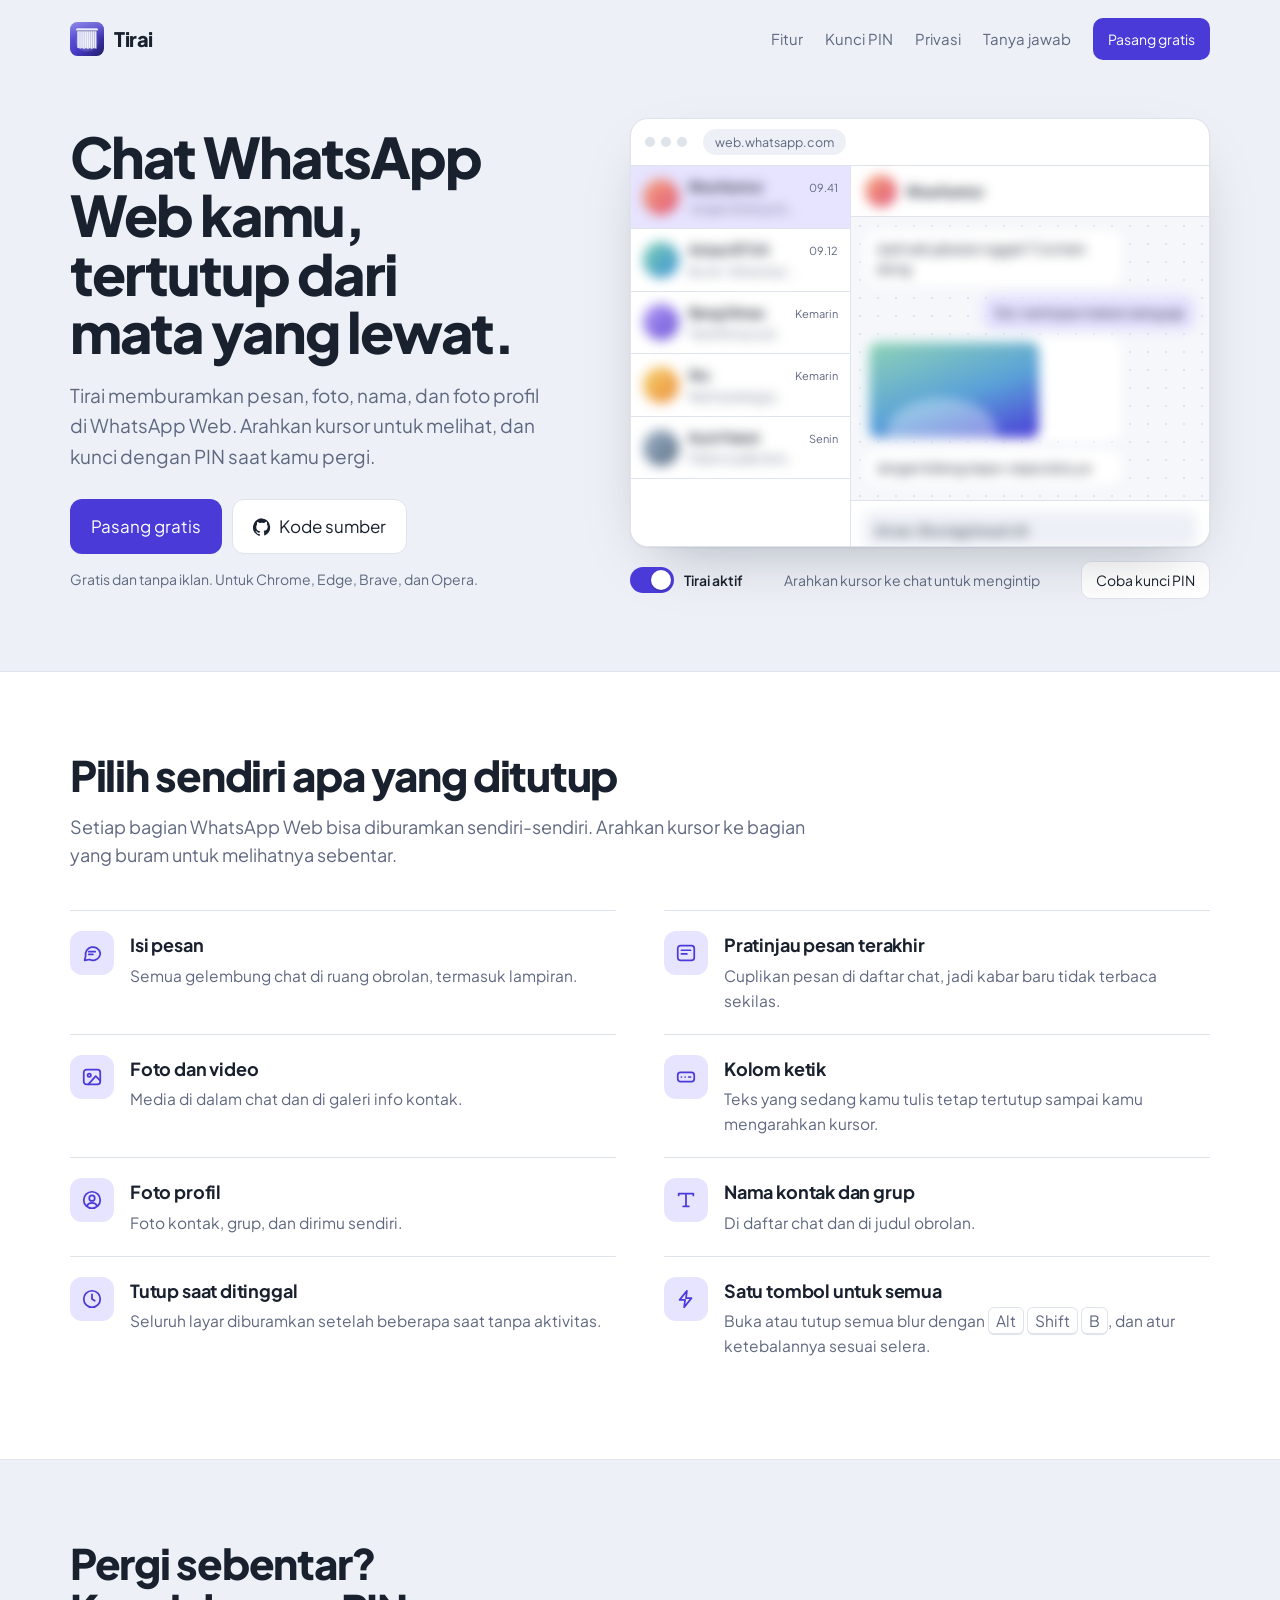
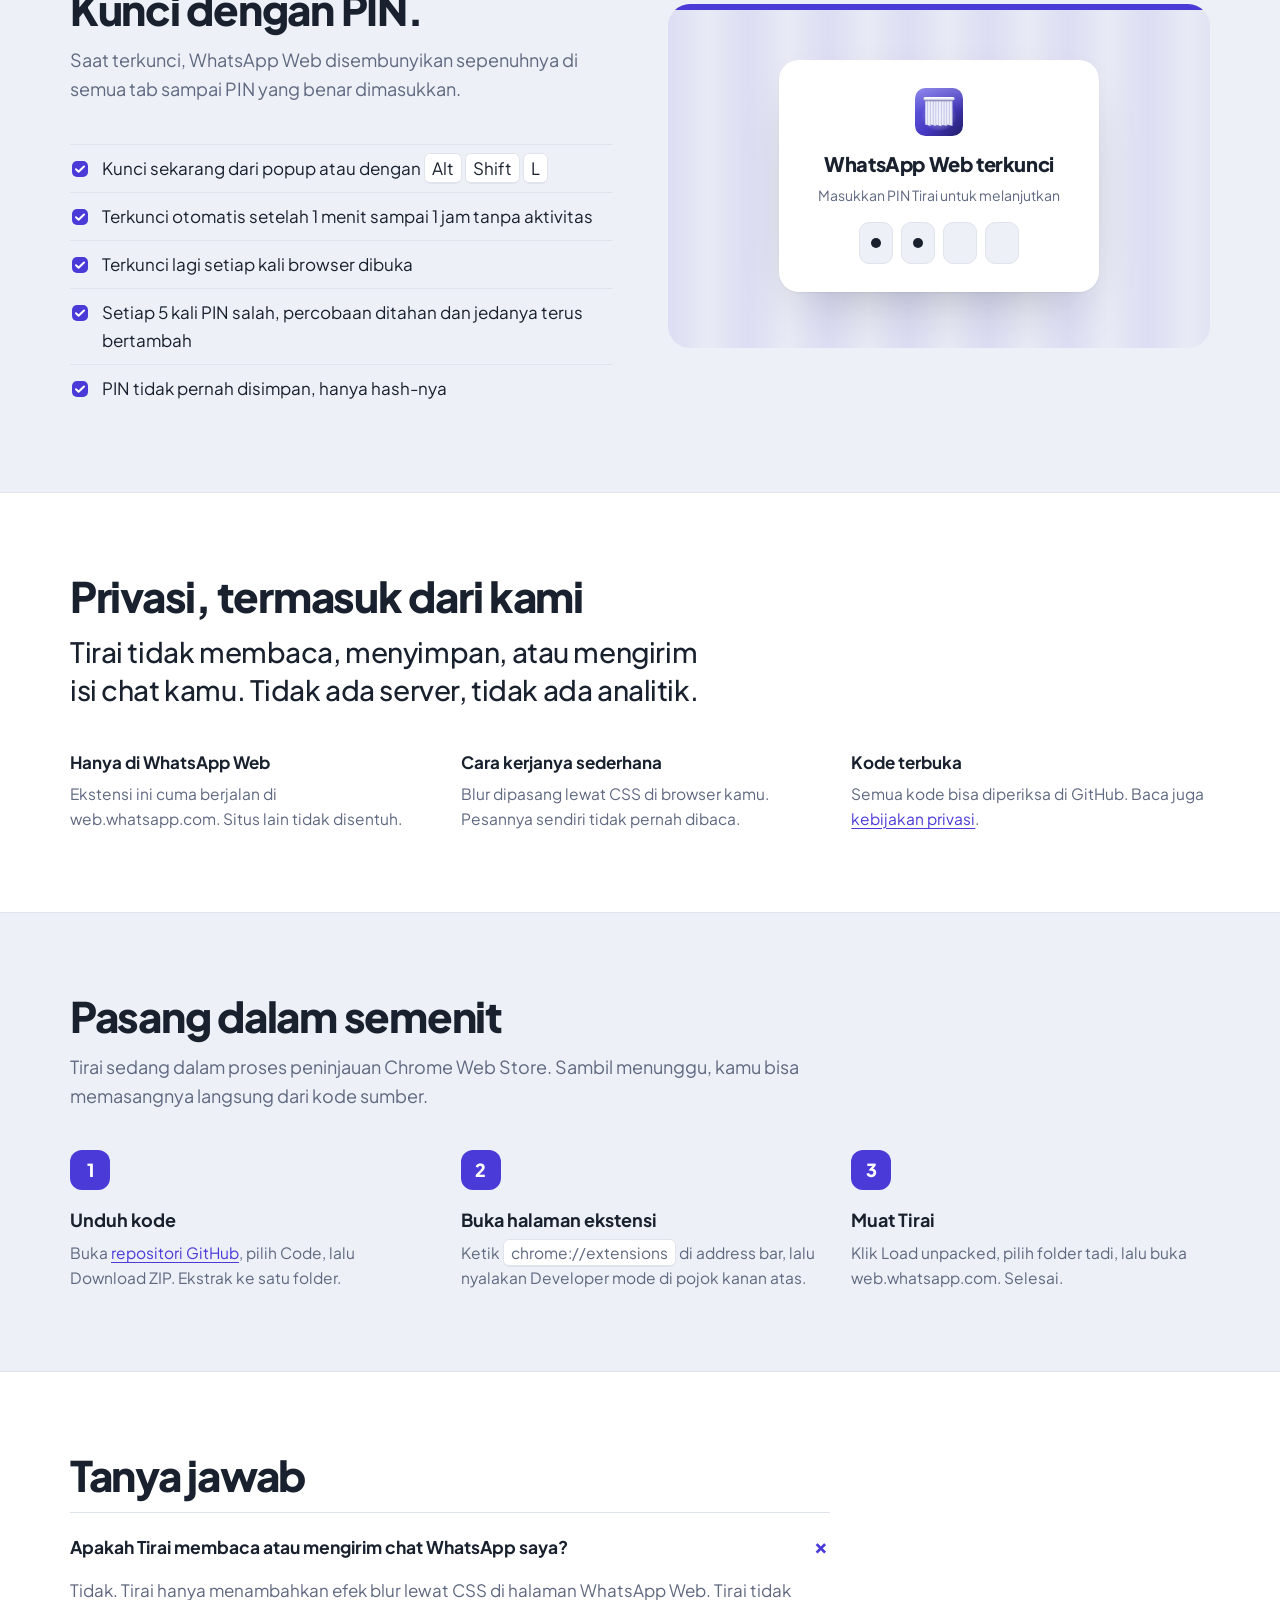
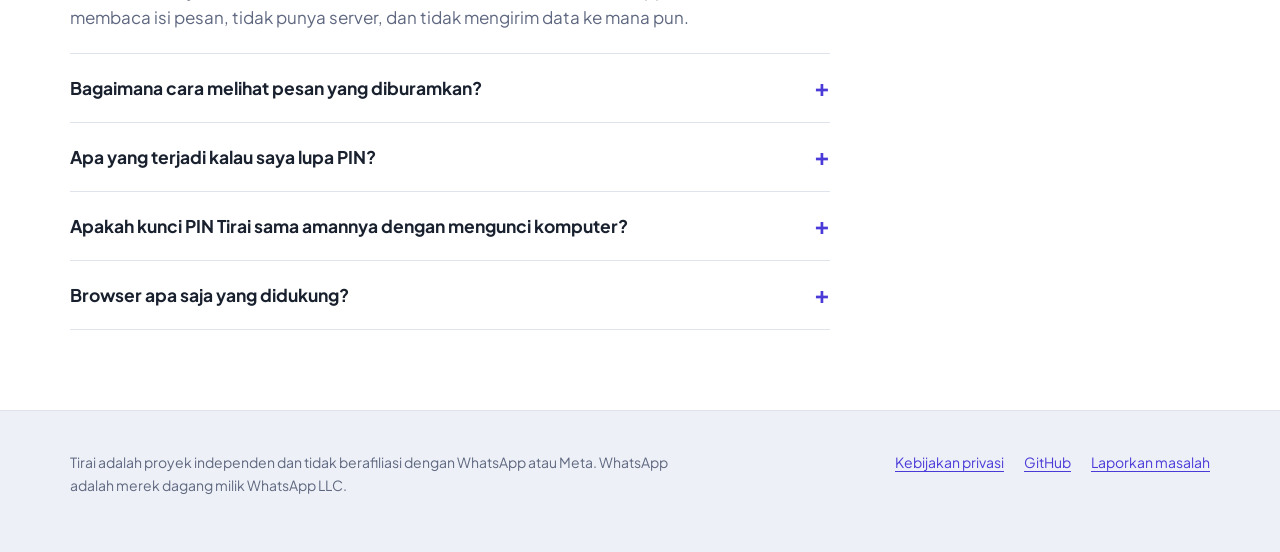
==== commit ed244fde: "New vertical-blinds logo and popup footer credit - Redraw the logo as vertical blinds on a violet ti" ====
--- a/docs/index.html
+++ b/docs/index.html
@@ -97,13 +97,7 @@
   <header class="site-head">
     <div class="wrap">
       <a class="logo" href="./" aria-label="Tirai, beranda">
-        <svg viewBox="0 0 32 32" aria-hidden="true">
-          <rect width="32" height="32" rx="7.5" fill="var(--velvet)" />
-          <rect x="6" y="6.5" width="20" height="2.2" rx="1.1" fill="#fff" />
-          <rect x="7.2" y="10.5" width="5" height="15" rx="2.5" fill="#fff" />
-          <rect x="13.5" y="10.5" width="5" height="15" rx="2.5" fill="#fff" fill-opacity=".84" />
-          <rect x="19.8" y="10.5" width="5" height="15" rx="2.5" fill="#fff" fill-opacity=".64" />
-        </svg>
+        <img src="logo.svg" alt="" />
         Tirai
       </a>
       <nav class="nav" aria-label="Utama">
@@ -157,7 +151,7 @@
             <div class="sweep" aria-hidden="true"></div>
             <div class="lockscreen" aria-hidden="true" id="demoLock">
               <div class="card">
-                <svg viewBox="0 0 32 32" aria-hidden="true"><rect width="32" height="32" rx="7.5" fill="var(--velvet)" /><rect x="6" y="6.5" width="20" height="2.2" rx="1.1" fill="#fff" /><rect x="7.2" y="10.5" width="5" height="15" rx="2.5" fill="#fff" /><rect x="13.5" y="10.5" width="5" height="15" rx="2.5" fill="#fff" fill-opacity=".84" /><rect x="19.8" y="10.5" width="5" height="15" rx="2.5" fill="#fff" fill-opacity=".64" /></svg>
+                <img src="logo.svg" alt="" />
                 <h3>WhatsApp Web terkunci</h3>
                 <p>Masukkan PIN Tirai untuk melanjutkan</p>
                 <div class="slots" id="demoSlots"><span></span><span></span><span></span><span></span>
@@ -216,7 +210,7 @@
         </div>
         <div class="lock-figure" aria-hidden="true">
           <div class="card">
-            <svg viewBox="0 0 32 32"><rect width="32" height="32" rx="7.5" fill="var(--velvet)" /><rect x="6" y="6.5" width="20" height="2.2" rx="1.1" fill="#fff" /><rect x="7.2" y="10.5" width="5" height="15" rx="2.5" fill="#fff" /><rect x="13.5" y="10.5" width="5" height="15" rx="2.5" fill="#fff" fill-opacity=".84" /><rect x="19.8" y="10.5" width="5" height="15" rx="2.5" fill="#fff" fill-opacity=".64" /></svg>
+            <img src="logo.svg" alt="" />
             <h3>WhatsApp Web terkunci</h3>
             <p>Masukkan PIN Tirai untuk melanjutkan</p>
             <div class="slots"><span></span><span></span><span></span><span></span></div>
--- a/docs/site.css
+++ b/docs/site.css
@@ -65,7 +65,7 @@
 .site-head { padding: 18px 0; }
 .site-head .wrap { display: flex; align-items: center; justify-content: space-between; gap: 16px; }
 .logo { display: flex; align-items: center; gap: 10px; color: var(--ink); text-decoration: none; font-weight: 800; font-size: 20px; letter-spacing: -0.02em; }
-.logo svg { width: 34px; height: 34px; }
+.logo img, .logo svg { width: 34px; height: 34px; }
 .nav { display: flex; align-items: center; gap: 22px; font-size: 15px; }
 .nav a { color: var(--slate); text-decoration: none; }
 .nav a:hover { color: var(--ink); }
@@ -160,7 +160,7 @@
 .lockscreen::before { content: ""; position: absolute; top: 0; left: 0; right: 0; height: 5px; background: var(--velvet); }
 .demo.locked .lockscreen { transform: translateY(0); }
 .lockscreen .card { background: var(--paper); padding: 24px 26px 20px; border-radius: 18px; box-shadow: var(--shadow); width: min(300px, 90%); }
-.lockscreen svg { width: 42px; height: 42px; margin: 0 auto 10px; }
+.lockscreen img { width: 42px; height: 42px; margin: 0 auto 10px; }
 .lockscreen h3 { margin: 0; font-size: 18px; font-weight: 800; letter-spacing: -0.02em; }
 .lockscreen p { margin: 4px 0 14px; font-size: 13px; color: var(--slate); }
 .slots { position: relative; display: flex; justify-content: center; gap: 8px; }
@@ -215,7 +215,7 @@
 .lock-figure { background: repeating-linear-gradient(90deg, var(--fold-a) 0, var(--fold-b) 40px, var(--fold-a) 80px), var(--mist); border-radius: 22px; padding: 56px 24px; display: grid; place-items: center; position: relative; overflow: hidden; }
 .lock-figure::before { content: ""; position: absolute; top: 0; left: 0; right: 0; height: 6px; background: var(--velvet); }
 .lock-figure .card { background: var(--paper); border-radius: 20px; padding: 28px; text-align: center; box-shadow: var(--shadow); width: min(320px, 100%); }
-.lock-figure svg { width: 48px; height: 48px; margin: 0 auto 12px; }
+.lock-figure img { width: 48px; height: 48px; margin: 0 auto 12px; }
 .lock-figure h3 { margin: 0; font-size: 20px; font-weight: 800; letter-spacing: -0.02em; }
 .lock-figure p { margin: 4px 0 16px; font-size: 14px; color: var(--slate); }
 .lock-figure .slots span:nth-child(-n+2)::after { content: ""; width: 10px; height: 10px; border-radius: 50%; background: var(--ink); }
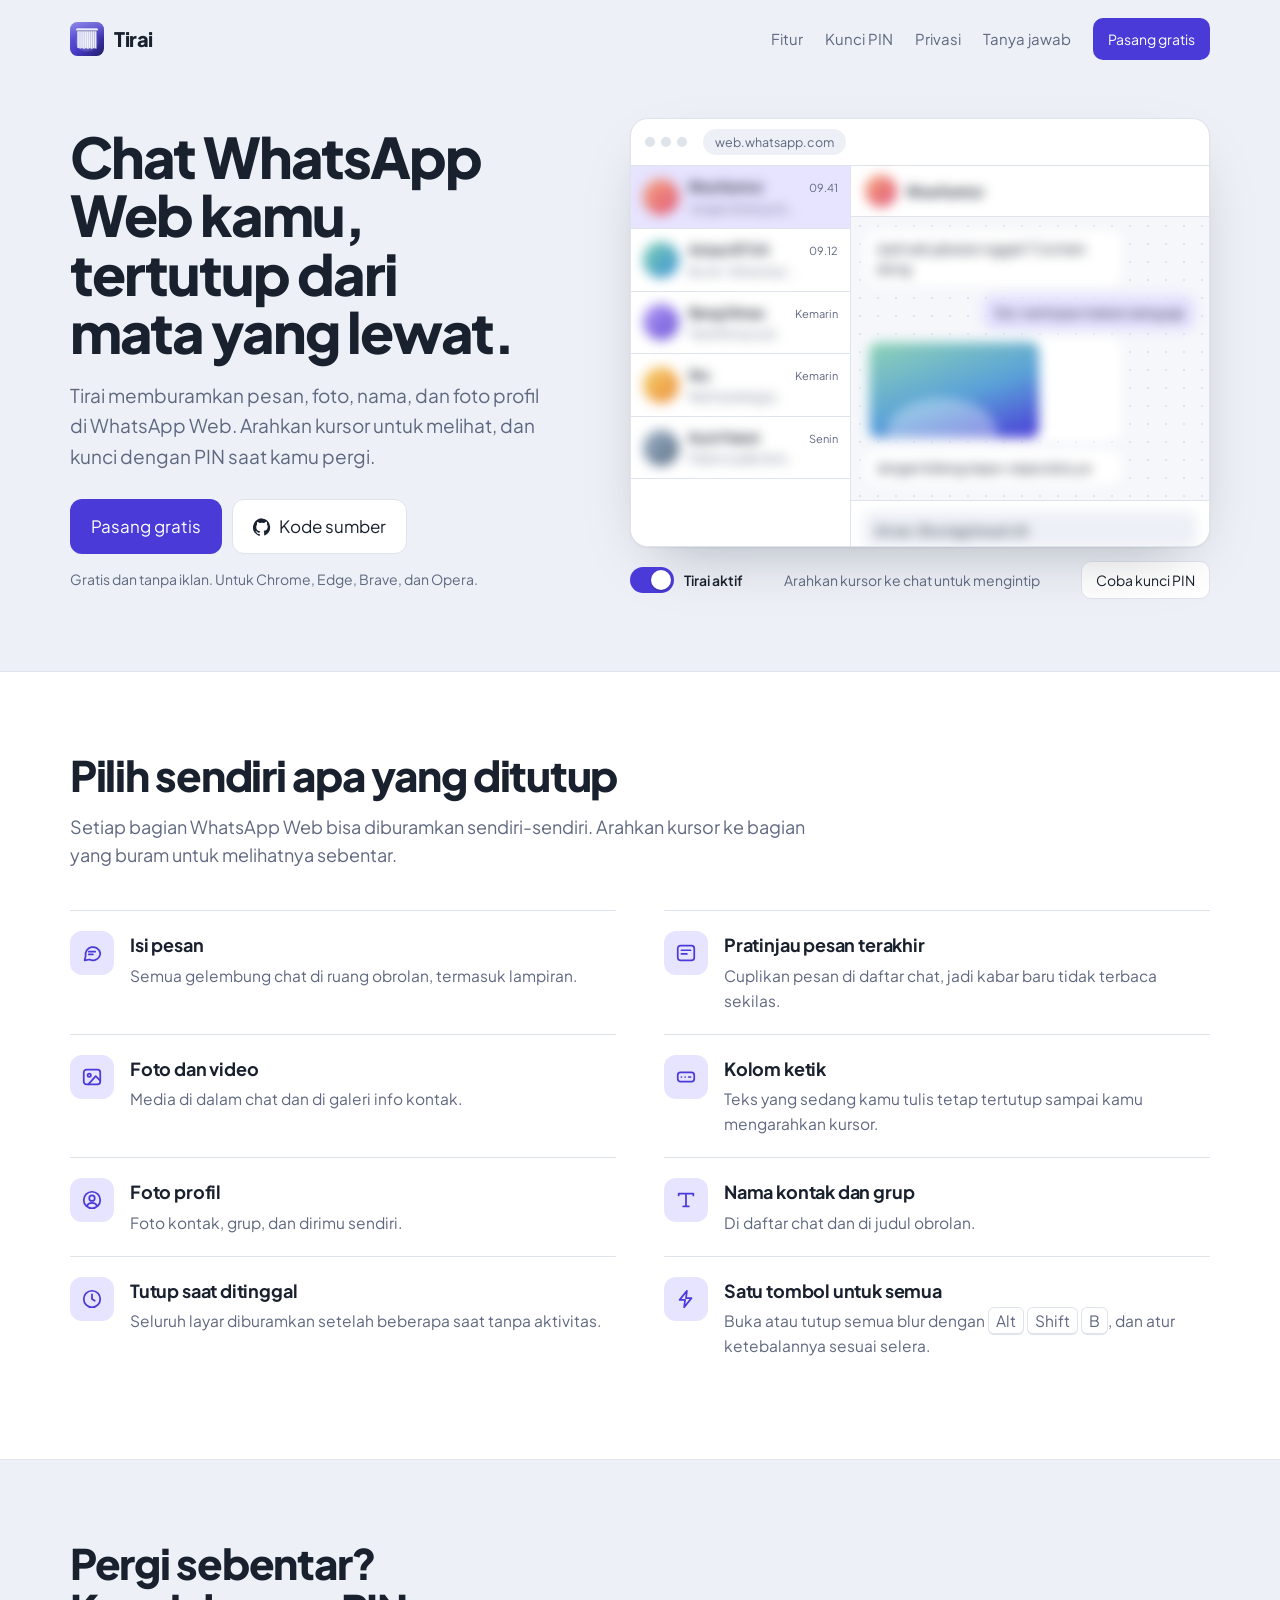
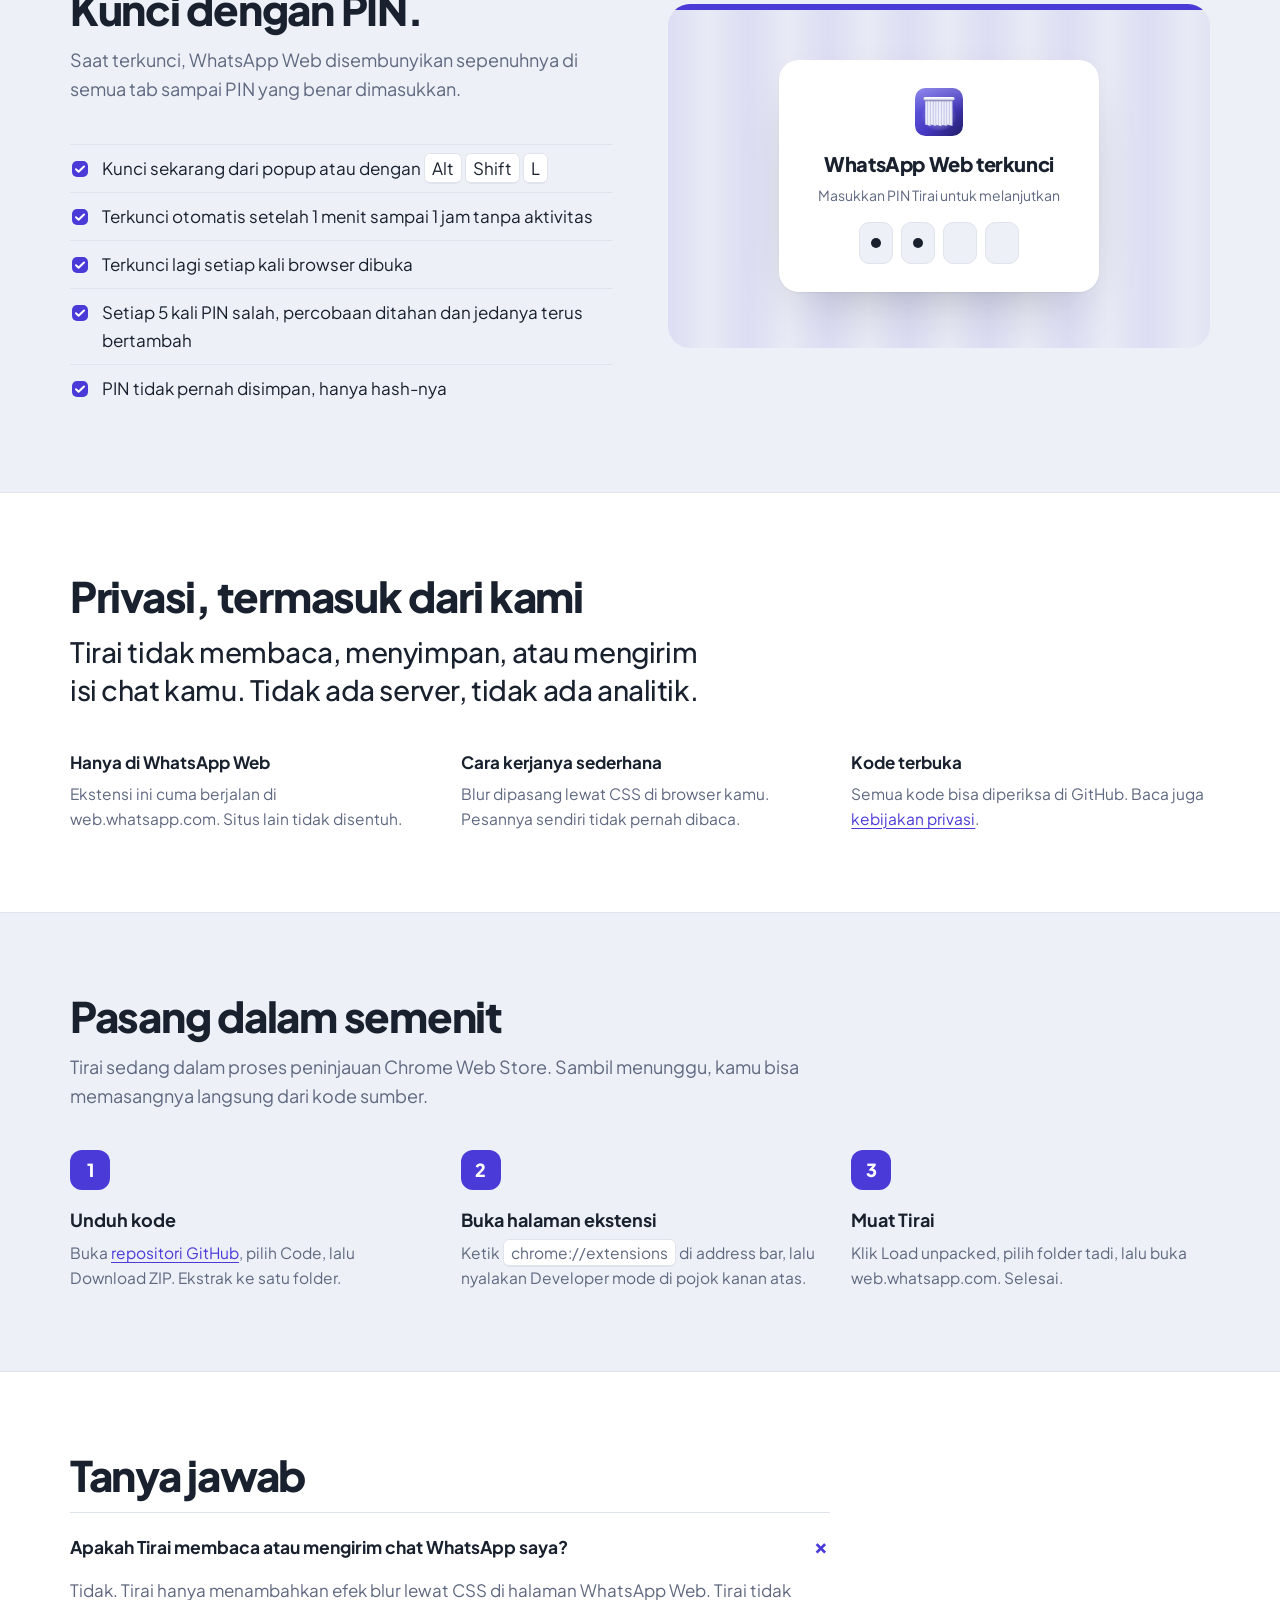
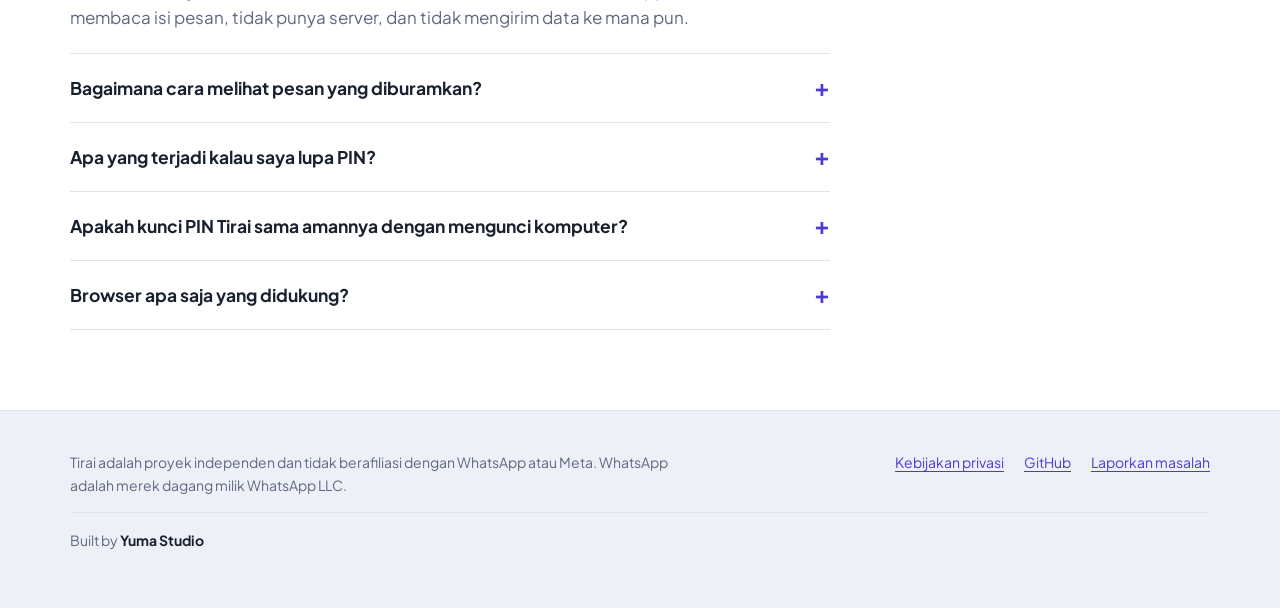
==== commit 9e2c2c34: "Site: credit Yuma Studio in footer and structured data - "Built by Yuma Studio" (yumastudio.digital)" ====
--- a/docs/index.html
+++ b/docs/index.html
@@ -7,11 +7,11 @@
   <meta name="description" content="Tirai menyamarkan chat, foto, nama, dan foto profil di WhatsApp Web, lalu menguncinya dengan PIN saat kamu pergi. Gratis, tanpa iklan, tanpa mengirim data." />
   <meta name="keywords" content="privasi WhatsApp Web, blur WhatsApp Web, kunci WhatsApp Web, sembunyikan chat WhatsApp Web, PIN WhatsApp Web, ekstensi Chrome WhatsApp, privacy WhatsApp Web" />
   <meta name="robots" content="index, follow, max-image-preview:large" />
-  <meta name="author" content="Tirai" />
+  <meta name="author" content="Yuma Studio" />
   <meta name="theme-color" content="#4a3ad8" />
-  <link rel="canonical" href="https://yudadwiptr.github.io/privacywaweb/" />
-  <link rel="alternate" hreflang="id" href="https://yudadwiptr.github.io/privacywaweb/" />
-  <link rel="alternate" hreflang="x-default" href="https://yudadwiptr.github.io/privacywaweb/" />
+  <link rel="canonical" href="https://tiraiwhatsapp.vercel.app/" />
+  <link rel="alternate" hreflang="id" href="https://tiraiwhatsapp.vercel.app/" />
+  <link rel="alternate" hreflang="x-default" href="https://tiraiwhatsapp.vercel.app/" />
 
   <!-- Icons -->
   <link rel="icon" href="favicon.ico" sizes="48x48" />
@@ -25,15 +25,15 @@
   <meta property="og:site_name" content="Tirai" />
   <meta property="og:title" content="Tirai: Blur dan Kunci PIN untuk WhatsApp Web" />
   <meta property="og:description" content="Samarkan chat WhatsApp Web dari orang yang lewat. Arahkan kursor untuk melihat, kunci dengan PIN saat kamu pergi." />
-  <meta property="og:url" content="https://yudadwiptr.github.io/privacywaweb/" />
-  <meta property="og:image" content="https://yudadwiptr.github.io/privacywaweb/og-image.png" />
+  <meta property="og:url" content="https://tiraiwhatsapp.vercel.app/" />
+  <meta property="og:image" content="https://tiraiwhatsapp.vercel.app/og-image.png" />
   <meta property="og:image:width" content="1200" />
   <meta property="og:image:height" content="630" />
   <meta property="og:image:alt" content="Jendela WhatsApp Web dengan chat yang diburamkan oleh Tirai" />
   <meta name="twitter:card" content="summary_large_image" />
   <meta name="twitter:title" content="Tirai: Blur dan Kunci PIN untuk WhatsApp Web" />
   <meta name="twitter:description" content="Samarkan chat WhatsApp Web dari orang yang lewat. Arahkan kursor untuk melihat, kunci dengan PIN saat kamu pergi." />
-  <meta name="twitter:image" content="https://yudadwiptr.github.io/privacywaweb/og-image.png" />
+  <meta name="twitter:image" content="https://tiraiwhatsapp.vercel.app/og-image.png" />
 
   <link rel="preload" href="fonts/PlusJakartaSans.ttf" as="font" type="font/ttf" crossorigin />
   <link rel="stylesheet" href="site.css" />
@@ -51,11 +51,19 @@
         "applicationSubCategory": "Privacy",
         "operatingSystem": "Google Chrome, Microsoft Edge, Brave, Opera, Firefox",
         "inLanguage": "id",
-        "url": "https://yudadwiptr.github.io/privacywaweb/",
-        "image": "https://yudadwiptr.github.io/privacywaweb/icon-512.png",
+        "url": "https://tiraiwhatsapp.vercel.app/",
+        "image": "https://tiraiwhatsapp.vercel.app/icon-512.png",
         "softwareVersion": "1.0.0",
         "offers": { "@type": "Offer", "price": "0", "priceCurrency": "IDR" },
-        "codeRepository": "https://github.com/yudadwiptr/privacywaweb"
+        "codeRepository": "https://github.com/yudadwiptr/privacywaweb",
+        "author": { "@id": "https://yumastudio.digital/#org" },
+        "publisher": { "@id": "https://yumastudio.digital/#org" }
+      },
+      {
+        "@type": "Organization",
+        "@id": "https://yumastudio.digital/#org",
+        "name": "Yuma Studio",
+        "url": "https://yumastudio.digital/"
       },
       {
         "@type": "FAQPage",
@@ -280,6 +288,7 @@
         <a href="https://github.com/yudadwiptr/privacywaweb" rel="noopener">GitHub</a>
         <a href="https://github.com/yudadwiptr/privacywaweb/issues" rel="noopener">Laporkan masalah</a>
       </nav>
+      <p class="credit">Built by <a href="https://yumastudio.digital/" rel="noopener">Yuma Studio</a></p>
     </div>
   </footer>
 
--- a/docs/site.css
+++ b/docs/site.css
@@ -249,6 +249,9 @@
 .site-foot .wrap { display: flex; flex-wrap: wrap; justify-content: space-between; gap: 16px 32px; }
 .site-foot nav { display: flex; gap: 20px; }
 .site-foot p { margin: 0; max-width: 60ch; }
+.site-foot .credit { flex-basis: 100%; max-width: none; padding-top: 16px; border-top: 1px solid var(--hair); }
+.site-foot .credit a { color: var(--ink); font-weight: 700; text-decoration: none; }
+.site-foot .credit a:hover { color: var(--velvet); text-decoration: underline; }
 
 /* Article (privacy policy) */
 .article { padding: 32px 0 80px; }
